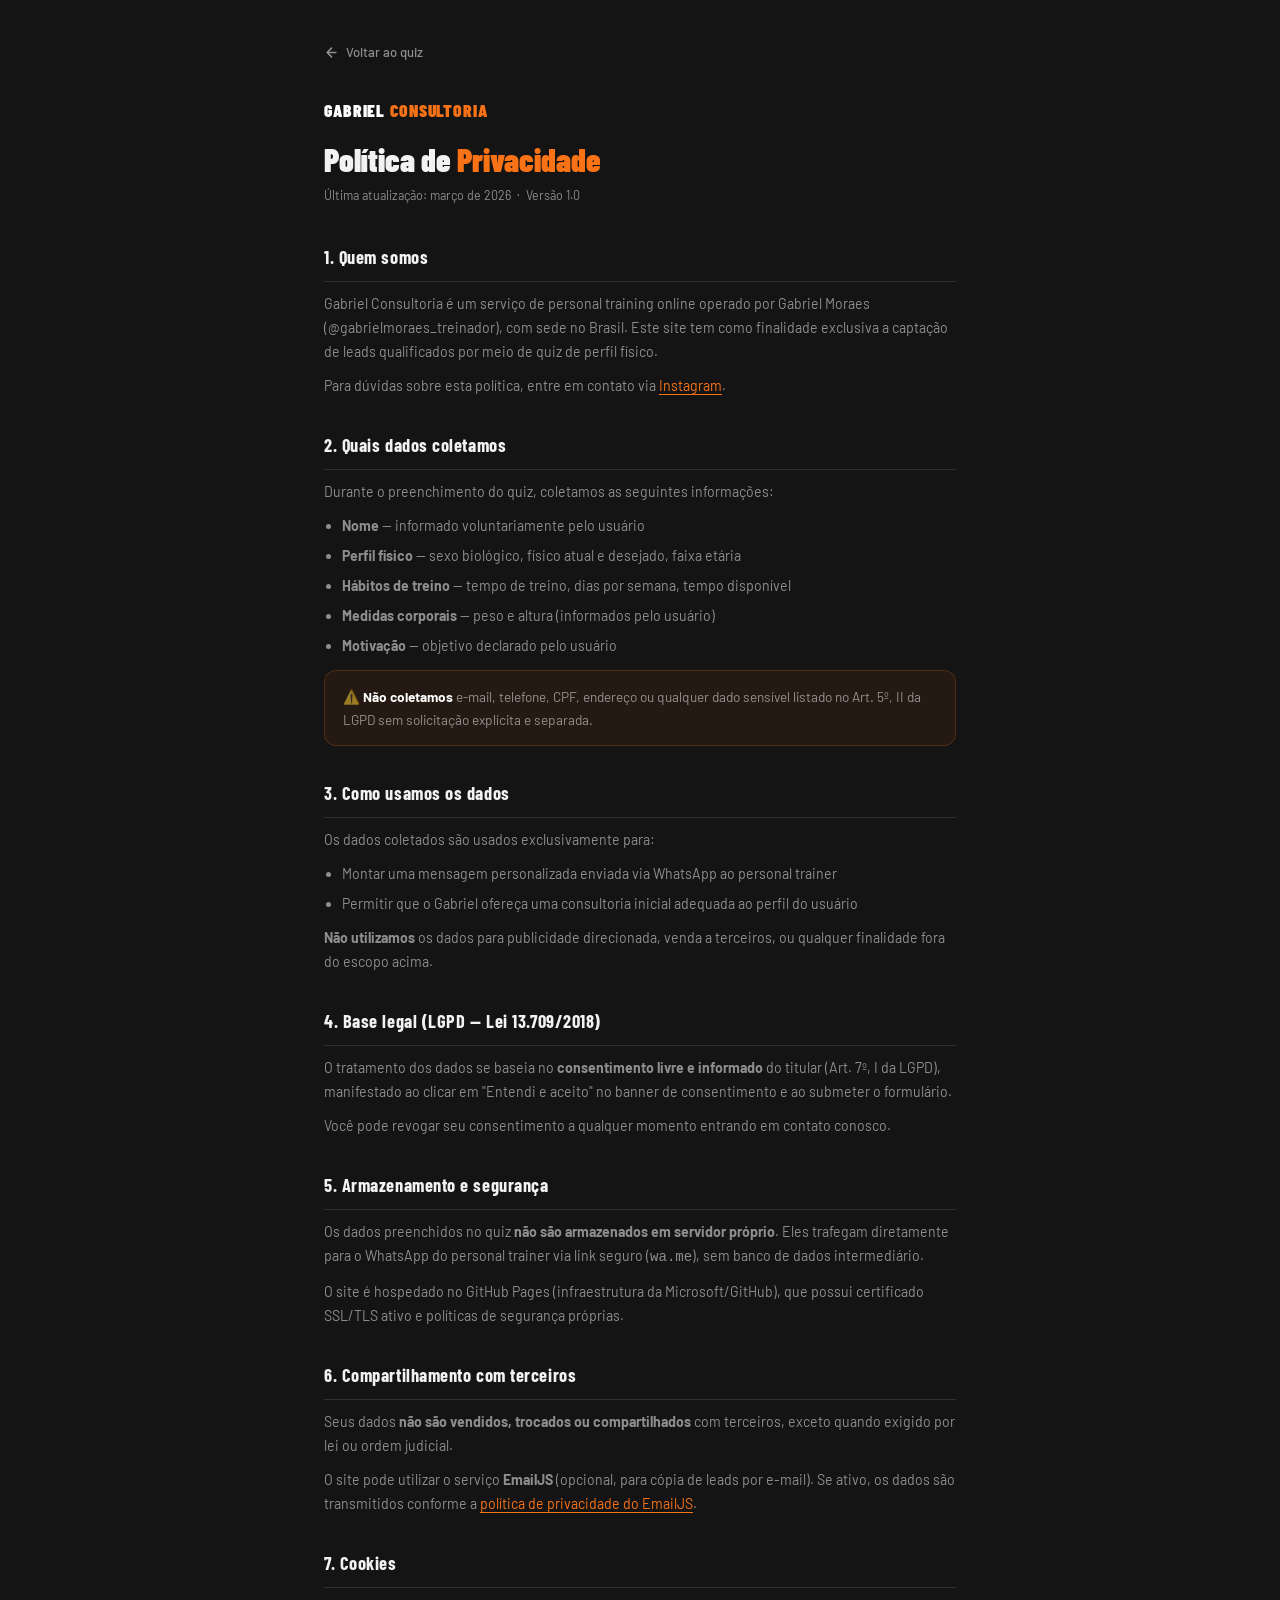
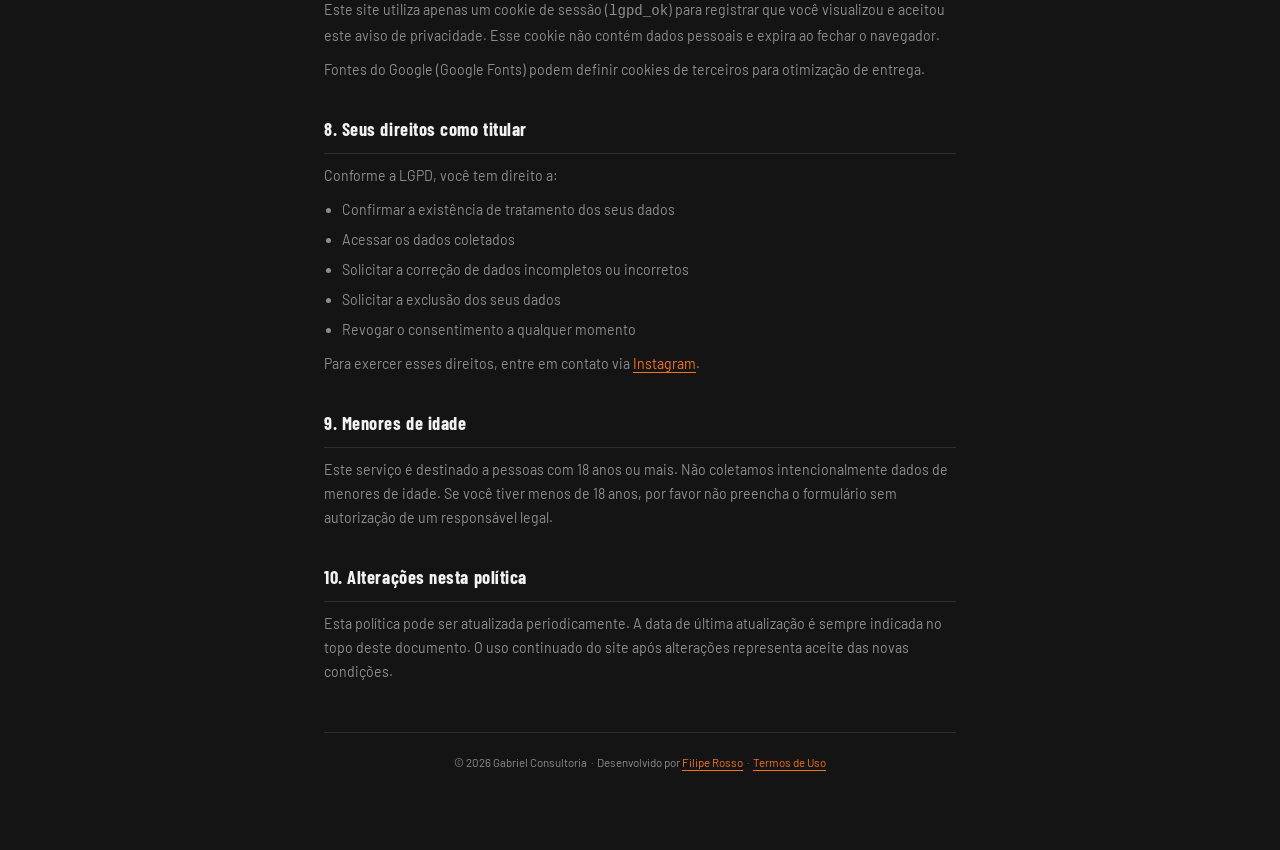
==== privacy.html @ 54c93fa2 "feat: update styles for improved layout and animations; add privacy and terms pages - Enhanced CSS f" ====
<!DOCTYPE html>
<html lang="pt-br">
<head>
  <meta charset="UTF-8">
  <meta name="viewport" content="width=device-width, initial-scale=1.0">
  <meta name="robots" content="noindex, nofollow">
  <title>Política de Privacidade — Gabriel Consultoria</title>
  <link rel="preconnect" href="https://fonts.googleapis.com">
  <link rel="preconnect" href="https://fonts.gstatic.com" crossorigin>
  <link href="https://fonts.googleapis.com/css2?family=Barlow+Condensed:wght@700;900&family=Barlow:wght@300;400;500;600&display=swap" rel="stylesheet">
  <style>
    :root {
      --orange: #f97316;
      --bg: #141414;
      --bg-card: #1e1e1e;
      --border: #2e2e2e;
      --text: #f2f2f2;
      --text-muted: rgba(242,242,242,0.55);
      --font-display: 'Barlow Condensed', sans-serif;
      --font-body: 'Barlow', sans-serif;
    }
    *, *::before, *::after { box-sizing: border-box; margin: 0; padding: 0; }
    html, body {
      background: var(--bg);
      color: var(--text);
      font-family: var(--font-body);
      font-size: 16px;
      line-height: 1.7;
    }
    .page-wrap {
      max-width: 680px;
      margin: 0 auto;
      padding: 40px 24px 80px;
    }
    .back-btn {
      display: inline-flex;
      align-items: center;
      gap: 7px;
      color: var(--text-muted);
      text-decoration: none;
      font-size: 0.82rem;
      font-weight: 500;
      margin-bottom: 32px;
      transition: color 0.18s;
    }
    .back-btn:hover { color: var(--orange); }
    .back-btn svg { width: 15px; height: 15px; flex-shrink: 0; }
    .doc-header { margin-bottom: 36px; }
    .doc-logo {
      font-family: var(--font-display);
      font-weight: 900;
      font-size: 1.1rem;
      letter-spacing: 0.05em;
      color: #fff;
      margin-bottom: 16px;
    }
    .doc-logo span { color: var(--orange); }
    .doc-header h1 {
      font-family: var(--font-display);
      font-weight: 900;
      font-size: 2rem;
      line-height: 1.1;
      margin-bottom: 8px;
    }
    .doc-header h1 em { font-style: normal; color: var(--orange); }
    .doc-meta {
      font-size: 0.78rem;
      color: var(--text-muted);
    }
    .doc-section { margin-bottom: 32px; }
    .doc-section h2 {
      font-family: var(--font-display);
      font-weight: 700;
      font-size: 1.15rem;
      letter-spacing: 0.03em;
      color: var(--text);
      margin-bottom: 10px;
      padding-bottom: 8px;
      border-bottom: 1px solid var(--border);
    }
    .doc-section p {
      font-size: 0.88rem;
      color: var(--text-muted);
      margin-bottom: 10px;
    }
    .doc-section ul {
      margin: 8px 0 10px 18px;
      display: flex;
      flex-direction: column;
      gap: 6px;
    }
    .doc-section li {
      font-size: 0.88rem;
      color: var(--text-muted);
    }
    .highlight-box {
      background: rgba(249,115,22,0.07);
      border: 1px solid rgba(249,115,22,0.2);
      border-radius: 12px;
      padding: 14px 18px;
      margin: 12px 0;
      font-size: 0.85rem;
      color: var(--text-muted);
    }
    .highlight-box strong { color: #fff; }
    a { color: var(--orange); text-underline-offset: 3px; }
    a:hover { opacity: 0.8; }
    .doc-footer {
      margin-top: 48px;
      padding-top: 20px;
      border-top: 1px solid var(--border);
      font-size: 0.72rem;
      color: var(--text-muted);
      text-align: center;
    }
  </style>
</head>
<body>
  <div class="page-wrap">

    <a class="back-btn" href="index.html">
      <svg viewBox="0 0 24 24" fill="none" stroke="currentColor" stroke-width="2.5" stroke-linecap="round" stroke-linejoin="round">
        <path d="M19 12H5M12 19l-7-7 7-7"/>
      </svg>
      Voltar ao quiz
    </a>

    <div class="doc-header">
      <div class="doc-logo">GABRIEL <span>CONSULTORIA</span></div>
      <h1>Política de <em>Privacidade</em></h1>
      <p class="doc-meta">Última atualização: março de 2026 &nbsp;·&nbsp; Versão 1.0</p>
    </div>

    <div class="doc-section">
      <h2>1. Quem somos</h2>
      <p>
        Gabriel Consultoria é um serviço de personal training online operado por Gabriel Moraes
        (@gabrielmoraes_treinador), com sede no Brasil. Este site tem como finalidade exclusiva
        a captação de leads qualificados por meio de quiz de perfil físico.
      </p>
      <p>
        Para dúvidas sobre esta política, entre em contato via
        <a href="https://www.instagram.com/gabrielmoraes_treinador/" target="_blank" rel="noopener noreferrer">Instagram</a>.
      </p>
    </div>

    <div class="doc-section">
      <h2>2. Quais dados coletamos</h2>
      <p>Durante o preenchimento do quiz, coletamos as seguintes informações:</p>
      <ul>
        <li><strong>Nome</strong> — informado voluntariamente pelo usuário</li>
        <li><strong>Perfil físico</strong> — sexo biológico, físico atual e desejado, faixa etária</li>
        <li><strong>Hábitos de treino</strong> — tempo de treino, dias por semana, tempo disponível</li>
        <li><strong>Medidas corporais</strong> — peso e altura (informados pelo usuário)</li>
        <li><strong>Motivação</strong> — objetivo declarado pelo usuário</li>
      </ul>
      <div class="highlight-box">
        ⚠️ <strong>Não coletamos</strong> e-mail, telefone, CPF, endereço ou qualquer dado sensível
        listado no Art. 5º, II da LGPD sem solicitação explícita e separada.
      </div>
    </div>

    <div class="doc-section">
      <h2>3. Como usamos os dados</h2>
      <p>Os dados coletados são usados exclusivamente para:</p>
      <ul>
        <li>Montar uma mensagem personalizada enviada via WhatsApp ao personal trainer</li>
        <li>Permitir que o Gabriel ofereça uma consultoria inicial adequada ao perfil do usuário</li>
      </ul>
      <p>
        <strong>Não utilizamos</strong> os dados para publicidade direcionada, venda a terceiros,
        ou qualquer finalidade fora do escopo acima.
      </p>
    </div>

    <div class="doc-section">
      <h2>4. Base legal (LGPD — Lei 13.709/2018)</h2>
      <p>O tratamento dos dados se baseia no <strong>consentimento livre e informado</strong>
      do titular (Art. 7º, I da LGPD), manifestado ao clicar em "Entendi e aceito" no banner
      de consentimento e ao submeter o formulário.</p>
      <p>Você pode revogar seu consentimento a qualquer momento entrando em contato conosco.</p>
    </div>

    <div class="doc-section">
      <h2>5. Armazenamento e segurança</h2>
      <p>
        Os dados preenchidos no quiz <strong>não são armazenados em servidor próprio</strong>.
        Eles trafegam diretamente para o WhatsApp do personal trainer via link seguro
        (<code>wa.me</code>), sem banco de dados intermediário.
      </p>
      <p>
        O site é hospedado no GitHub Pages (infraestrutura da Microsoft/GitHub), que possui
        certificado SSL/TLS ativo e políticas de segurança próprias.
      </p>
    </div>

    <div class="doc-section">
      <h2>6. Compartilhamento com terceiros</h2>
      <p>
        Seus dados <strong>não são vendidos, trocados ou compartilhados</strong> com terceiros,
        exceto quando exigido por lei ou ordem judicial.
      </p>
      <p>
        O site pode utilizar o serviço <strong>EmailJS</strong> (opcional, para cópia de leads
        por e-mail). Se ativo, os dados são transmitidos conforme a
        <a href="https://www.emailjs.com/legal/privacy-policy/" target="_blank" rel="noopener noreferrer">política de privacidade do EmailJS</a>.
      </p>
    </div>

    <div class="doc-section">
      <h2>7. Cookies</h2>
      <p>
        Este site utiliza apenas um cookie de sessão (<code>lgpd_ok</code>) para registrar
        que você visualizou e aceitou este aviso de privacidade. Esse cookie não contém dados
        pessoais e expira ao fechar o navegador.
      </p>
      <p>Fontes do Google (Google Fonts) podem definir cookies de terceiros para otimização de entrega.</p>
    </div>

    <div class="doc-section">
      <h2>8. Seus direitos como titular</h2>
      <p>Conforme a LGPD, você tem direito a:</p>
      <ul>
        <li>Confirmar a existência de tratamento dos seus dados</li>
        <li>Acessar os dados coletados</li>
        <li>Solicitar a correção de dados incompletos ou incorretos</li>
        <li>Solicitar a exclusão dos seus dados</li>
        <li>Revogar o consentimento a qualquer momento</li>
      </ul>
      <p>
        Para exercer esses direitos, entre em contato via
        <a href="https://www.instagram.com/gabrielmoraes_treinador/" target="_blank" rel="noopener noreferrer">Instagram</a>.
      </p>
    </div>

    <div class="doc-section">
      <h2>9. Menores de idade</h2>
      <p>
        Este serviço é destinado a pessoas com 18 anos ou mais. Não coletamos intencionalmente
        dados de menores de idade. Se você tiver menos de 18 anos, por favor não preencha o
        formulário sem autorização de um responsável legal.
      </p>
    </div>

    <div class="doc-section">
      <h2>10. Alterações nesta política</h2>
      <p>
        Esta política pode ser atualizada periodicamente. A data de última atualização é sempre
        indicada no topo deste documento. O uso continuado do site após alterações representa
        aceite das novas condições.
      </p>
    </div>

    <div class="doc-footer">
      © 2026 Gabriel Consultoria &nbsp;·&nbsp;
      Desenvolvido por <a href="https://www.instagram.com/filipe.rosso/" target="_blank" rel="noopener noreferrer">Filipe Rosso</a>
      &nbsp;·&nbsp;
      <a href="terms.html">Termos de Uso</a>
    </div>

  </div>
</body>
</html>
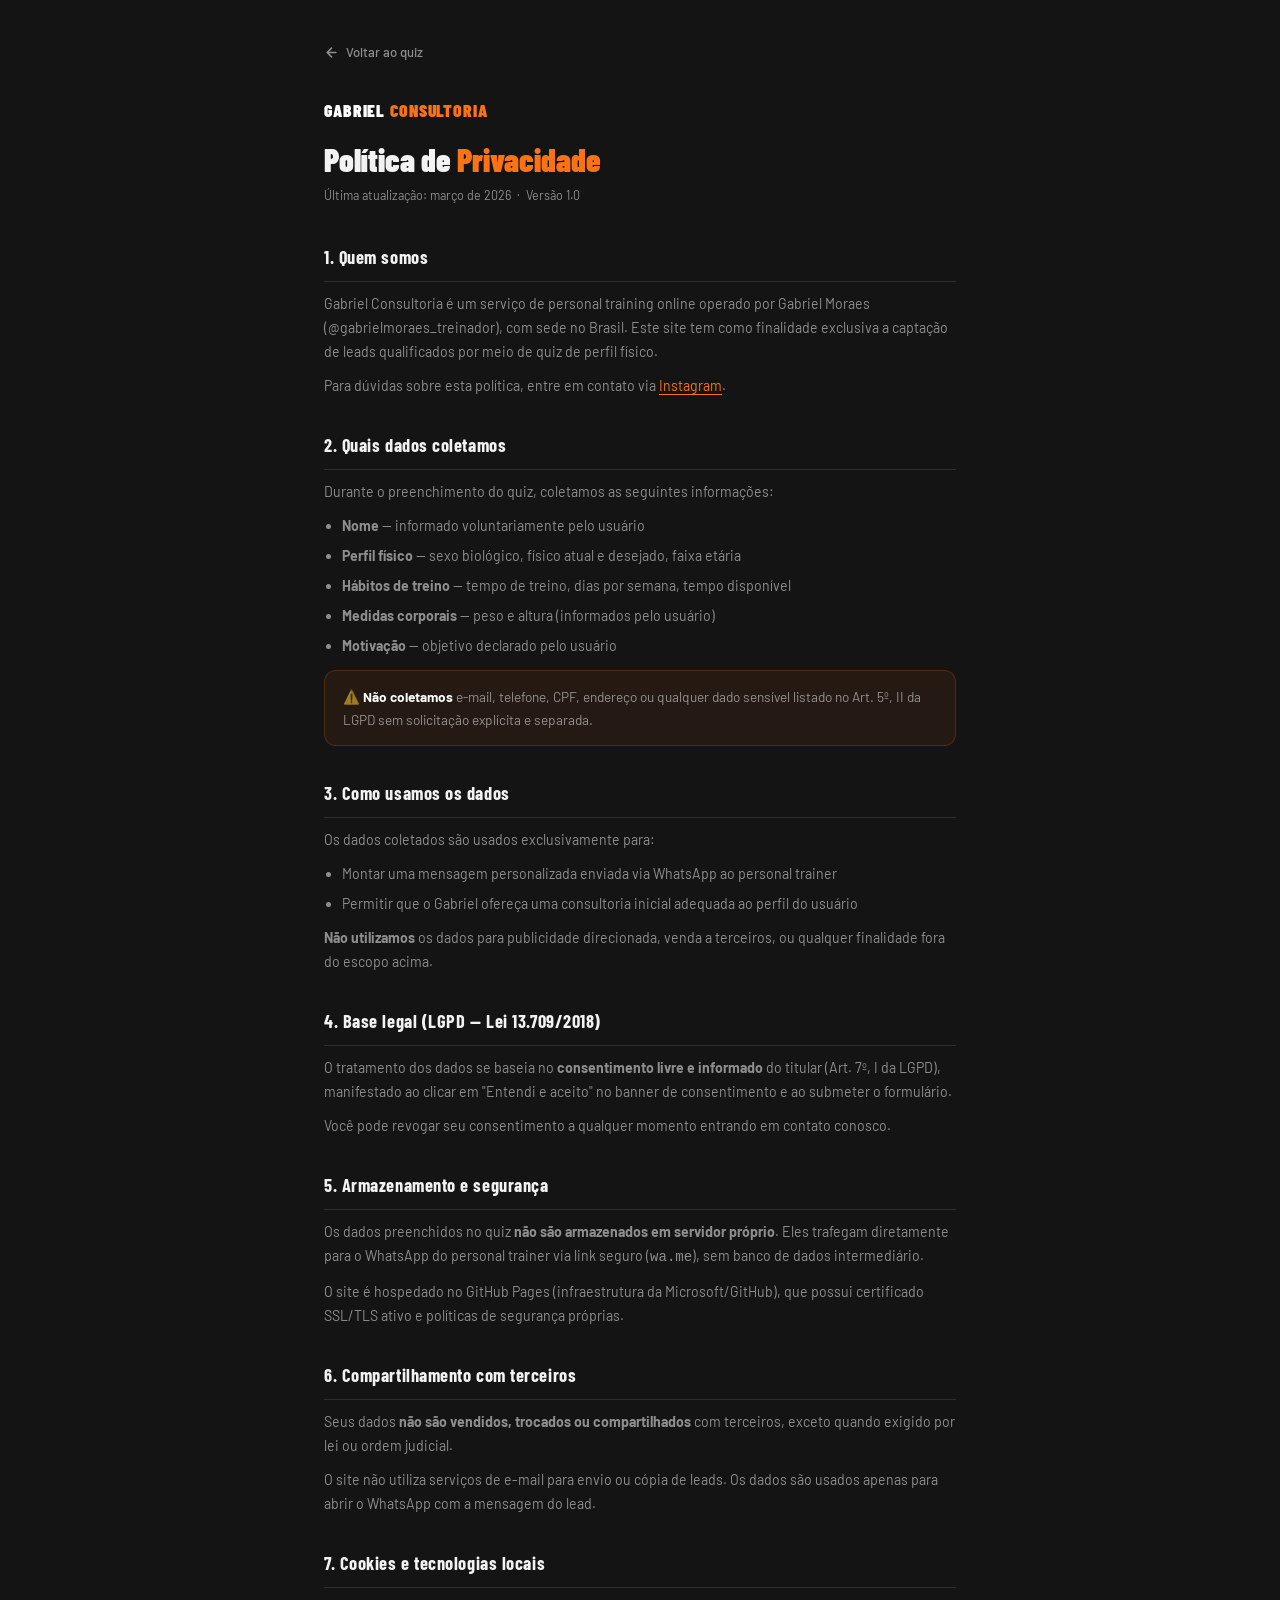
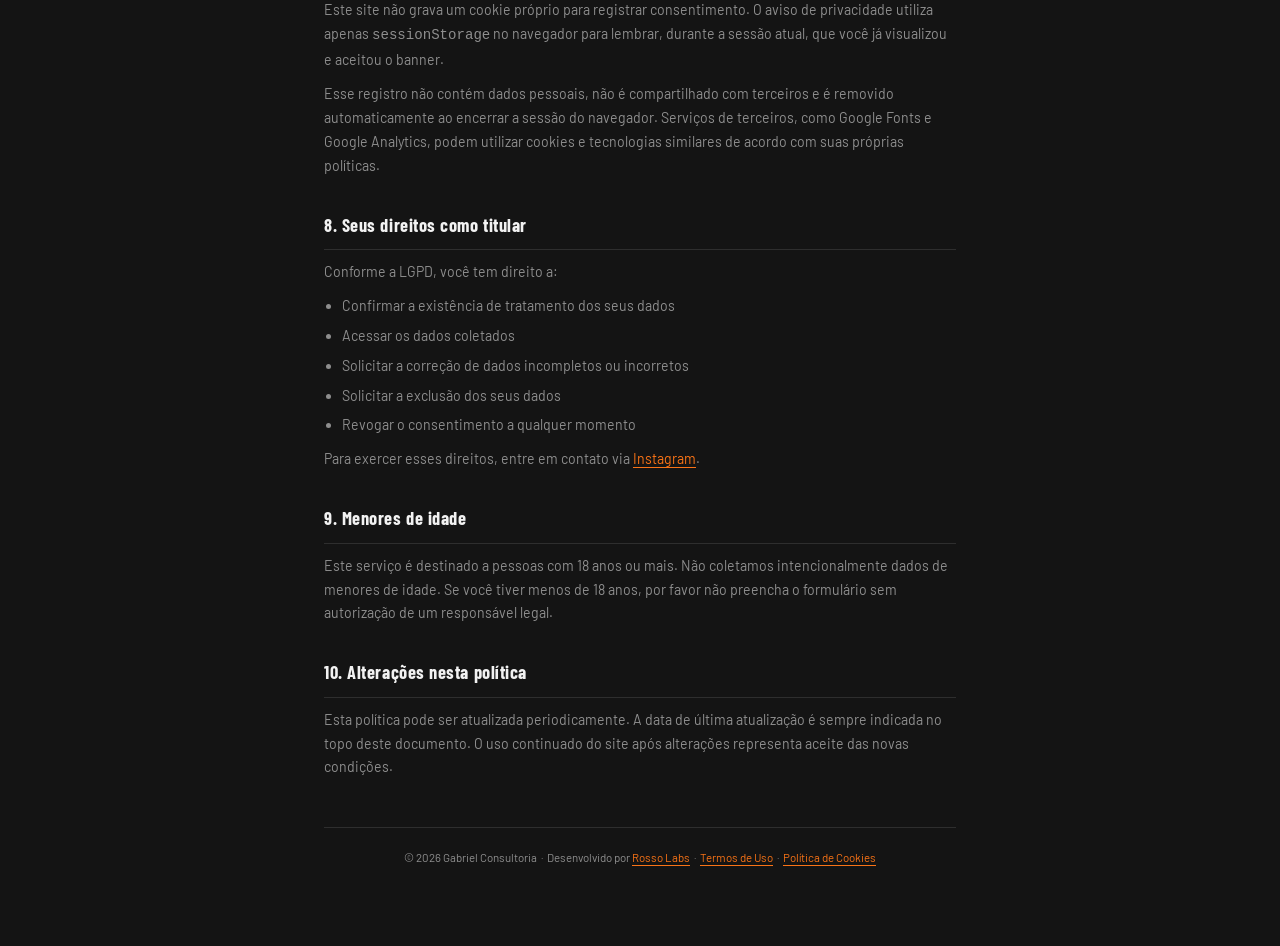
==== commit 6907b363: "Update terms of use, add cookie policy, and create robots.txt file - Updated terms.html to reflect n" ====
--- a/privacy.html
+++ b/privacy.html
@@ -1,263 +1,357 @@
-<!DOCTYPE html>
+<!doctype html>
 <html lang="pt-br">
-<head>
-  <meta charset="UTF-8">
-  <meta name="viewport" content="width=device-width, initial-scale=1.0">
-  <meta name="robots" content="noindex, nofollow">
-  <title>Política de Privacidade — Gabriel Consultoria</title>
-  <link rel="preconnect" href="https://fonts.googleapis.com">
-  <link rel="preconnect" href="https://fonts.gstatic.com" crossorigin>
-  <link href="https://fonts.googleapis.com/css2?family=Barlow+Condensed:wght@700;900&family=Barlow:wght@300;400;500;600&display=swap" rel="stylesheet">
-  <style>
-    :root {
-      --orange: #f97316;
-      --bg: #141414;
-      --bg-card: #1e1e1e;
-      --border: #2e2e2e;
-      --text: #f2f2f2;
-      --text-muted: rgba(242,242,242,0.55);
-      --font-display: 'Barlow Condensed', sans-serif;
-      --font-body: 'Barlow', sans-serif;
-    }
-    *, *::before, *::after { box-sizing: border-box; margin: 0; padding: 0; }
-    html, body {
-      background: var(--bg);
-      color: var(--text);
-      font-family: var(--font-body);
-      font-size: 16px;
-      line-height: 1.7;
-    }
-    .page-wrap {
-      max-width: 680px;
-      margin: 0 auto;
-      padding: 40px 24px 80px;
-    }
-    .back-btn {
-      display: inline-flex;
-      align-items: center;
-      gap: 7px;
-      color: var(--text-muted);
-      text-decoration: none;
-      font-size: 0.82rem;
-      font-weight: 500;
-      margin-bottom: 32px;
-      transition: color 0.18s;
-    }
-    .back-btn:hover { color: var(--orange); }
-    .back-btn svg { width: 15px; height: 15px; flex-shrink: 0; }
-    .doc-header { margin-bottom: 36px; }
-    .doc-logo {
-      font-family: var(--font-display);
-      font-weight: 900;
-      font-size: 1.1rem;
-      letter-spacing: 0.05em;
-      color: #fff;
-      margin-bottom: 16px;
-    }
-    .doc-logo span { color: var(--orange); }
-    .doc-header h1 {
-      font-family: var(--font-display);
-      font-weight: 900;
-      font-size: 2rem;
-      line-height: 1.1;
-      margin-bottom: 8px;
-    }
-    .doc-header h1 em { font-style: normal; color: var(--orange); }
-    .doc-meta {
-      font-size: 0.78rem;
-      color: var(--text-muted);
-    }
-    .doc-section { margin-bottom: 32px; }
-    .doc-section h2 {
-      font-family: var(--font-display);
-      font-weight: 700;
-      font-size: 1.15rem;
-      letter-spacing: 0.03em;
-      color: var(--text);
-      margin-bottom: 10px;
-      padding-bottom: 8px;
-      border-bottom: 1px solid var(--border);
-    }
-    .doc-section p {
-      font-size: 0.88rem;
-      color: var(--text-muted);
-      margin-bottom: 10px;
-    }
-    .doc-section ul {
-      margin: 8px 0 10px 18px;
-      display: flex;
-      flex-direction: column;
-      gap: 6px;
-    }
-    .doc-section li {
-      font-size: 0.88rem;
-      color: var(--text-muted);
-    }
-    .highlight-box {
-      background: rgba(249,115,22,0.07);
-      border: 1px solid rgba(249,115,22,0.2);
-      border-radius: 12px;
-      padding: 14px 18px;
-      margin: 12px 0;
-      font-size: 0.85rem;
-      color: var(--text-muted);
-    }
-    .highlight-box strong { color: #fff; }
-    a { color: var(--orange); text-underline-offset: 3px; }
-    a:hover { opacity: 0.8; }
-    .doc-footer {
-      margin-top: 48px;
-      padding-top: 20px;
-      border-top: 1px solid var(--border);
-      font-size: 0.72rem;
-      color: var(--text-muted);
-      text-align: center;
-    }
-  </style>
-</head>
-<body>
-  <div class="page-wrap">
-
-    <a class="back-btn" href="index.html">
-      <svg viewBox="0 0 24 24" fill="none" stroke="currentColor" stroke-width="2.5" stroke-linecap="round" stroke-linejoin="round">
-        <path d="M19 12H5M12 19l-7-7 7-7"/>
-      </svg>
-      Voltar ao quiz
-    </a>
-
-    <div class="doc-header">
-      <div class="doc-logo">GABRIEL <span>CONSULTORIA</span></div>
-      <h1>Política de <em>Privacidade</em></h1>
-      <p class="doc-meta">Última atualização: março de 2026 &nbsp;·&nbsp; Versão 1.0</p>
+  <head>
+    <meta charset="UTF-8" />
+    <meta name="viewport" content="width=device-width, initial-scale=1.0" />
+    <meta name="robots" content="noindex, nofollow" />
+    <title>Política de Privacidade — Gabriel Consultoria</title>
+    <link rel="preconnect" href="https://fonts.googleapis.com" />
+    <link rel="preconnect" href="https://fonts.gstatic.com" crossorigin />
+    <link
+      href="https://fonts.googleapis.com/css2?family=Barlow+Condensed:wght@700;900&family=Barlow:wght@300;400;500;600&display=swap"
+      rel="stylesheet"
+    />
+    <style>
+      :root {
+        --orange: #f97316;
+        --bg: #141414;
+        --bg-card: #1e1e1e;
+        --border: #2e2e2e;
+        --text: #f2f2f2;
+        --text-muted: rgba(242, 242, 242, 0.55);
+        --font-display: "Barlow Condensed", sans-serif;
+        --font-body: "Barlow", sans-serif;
+      }
+      *,
+      *::before,
+      *::after {
+        box-sizing: border-box;
+        margin: 0;
+        padding: 0;
+      }
+      html,
+      body {
+        background: var(--bg);
+        color: var(--text);
+        font-family: var(--font-body);
+        font-size: 16px;
+        line-height: 1.7;
+      }
+      .page-wrap {
+        max-width: 680px;
+        margin: 0 auto;
+        padding: 40px 24px 80px;
+      }
+      .back-btn {
+        display: inline-flex;
+        align-items: center;
+        gap: 7px;
+        color: var(--text-muted);
+        text-decoration: none;
+        font-size: 0.82rem;
+        font-weight: 500;
+        margin-bottom: 32px;
+        transition: color 0.18s;
+      }
+      .back-btn:hover {
+        color: var(--orange);
+      }
+      .back-btn svg {
+        width: 15px;
+        height: 15px;
+        flex-shrink: 0;
+      }
+      .doc-header {
+        margin-bottom: 36px;
+      }
+      .doc-logo {
+        font-family: var(--font-display);
+        font-weight: 900;
+        font-size: 1.1rem;
+        letter-spacing: 0.05em;
+        color: #fff;
+        margin-bottom: 16px;
+      }
+      .doc-logo span {
+        color: var(--orange);
+      }
+      .doc-header h1 {
+        font-family: var(--font-display);
+        font-weight: 900;
+        font-size: 2rem;
+        line-height: 1.1;
+        margin-bottom: 8px;
+      }
+      .doc-header h1 em {
+        font-style: normal;
+        color: var(--orange);
+      }
+      .doc-meta {
+        font-size: 0.78rem;
+        color: var(--text-muted);
+      }
+      .doc-section {
+        margin-bottom: 32px;
+      }
+      .doc-section h2 {
+        font-family: var(--font-display);
+        font-weight: 700;
+        font-size: 1.15rem;
+        letter-spacing: 0.03em;
+        color: var(--text);
+        margin-bottom: 10px;
+        padding-bottom: 8px;
+        border-bottom: 1px solid var(--border);
+      }
+      .doc-section p {
+        font-size: 0.88rem;
+        color: var(--text-muted);
+        margin-bottom: 10px;
+      }
+      .doc-section ul {
+        margin: 8px 0 10px 18px;
+        display: flex;
+        flex-direction: column;
+        gap: 6px;
+      }
+      .doc-section li {
+        font-size: 0.88rem;
+        color: var(--text-muted);
+      }
+      .highlight-box {
+        background: rgba(249, 115, 22, 0.07);
+        border: 1px solid rgba(249, 115, 22, 0.2);
+        border-radius: 12px;
+        padding: 14px 18px;
+        margin: 12px 0;
+        font-size: 0.85rem;
+        color: var(--text-muted);
+      }
+      .highlight-box strong {
+        color: #fff;
+      }
+      a {
+        color: var(--orange);
+        text-underline-offset: 3px;
+      }
+      a:hover {
+        opacity: 0.8;
+      }
+      .doc-footer {
+        margin-top: 48px;
+        padding-top: 20px;
+        border-top: 1px solid var(--border);
+        font-size: 0.72rem;
+        color: var(--text-muted);
+        text-align: center;
+      }
+    </style>
+  </head>
+  <body>
+    <div class="page-wrap">
+      <a class="back-btn" href="index.html">
+        <svg
+          viewBox="0 0 24 24"
+          fill="none"
+          stroke="currentColor"
+          stroke-width="2.5"
+          stroke-linecap="round"
+          stroke-linejoin="round"
+        >
+          <path d="M19 12H5M12 19l-7-7 7-7" />
+        </svg>
+        Voltar ao quiz
+      </a>
+
+      <div class="doc-header">
+        <div class="doc-logo">GABRIEL <span>CONSULTORIA</span></div>
+        <h1>Política de <em>Privacidade</em></h1>
+        <p class="doc-meta">
+          Última atualização: março de 2026 &nbsp;·&nbsp; Versão 1.0
+        </p>
+      </div>
+
+      <div class="doc-section">
+        <h2>1. Quem somos</h2>
+        <p>
+          Gabriel Consultoria é um serviço de personal training online operado
+          por Gabriel Moraes (@gabrielmoraes_treinador), com sede no Brasil.
+          Este site tem como finalidade exclusiva a captação de leads
+          qualificados por meio de quiz de perfil físico.
+        </p>
+        <p>
+          Para dúvidas sobre esta política, entre em contato via
+          <a
+            href="https://www.instagram.com/gabrielmoraes_treinador/"
+            target="_blank"
+            rel="noopener noreferrer"
+            >Instagram</a
+          >.
+        </p>
+      </div>
+
+      <div class="doc-section">
+        <h2>2. Quais dados coletamos</h2>
+        <p>
+          Durante o preenchimento do quiz, coletamos as seguintes informações:
+        </p>
+        <ul>
+          <li>
+            <strong>Nome</strong> — informado voluntariamente pelo usuário
+          </li>
+          <li>
+            <strong>Perfil físico</strong> — sexo biológico, físico atual e
+            desejado, faixa etária
+          </li>
+          <li>
+            <strong>Hábitos de treino</strong> — tempo de treino, dias por
+            semana, tempo disponível
+          </li>
+          <li>
+            <strong>Medidas corporais</strong> — peso e altura (informados pelo
+            usuário)
+          </li>
+          <li><strong>Motivação</strong> — objetivo declarado pelo usuário</li>
+        </ul>
+        <div class="highlight-box">
+          ⚠️ <strong>Não coletamos</strong> e-mail, telefone, CPF, endereço ou
+          qualquer dado sensível listado no Art. 5º, II da LGPD sem solicitação
+          explícita e separada.
+        </div>
+      </div>
+
+      <div class="doc-section">
+        <h2>3. Como usamos os dados</h2>
+        <p>Os dados coletados são usados exclusivamente para:</p>
+        <ul>
+          <li>
+            Montar uma mensagem personalizada enviada via WhatsApp ao personal
+            trainer
+          </li>
+          <li>
+            Permitir que o Gabriel ofereça uma consultoria inicial adequada ao
+            perfil do usuário
+          </li>
+        </ul>
+        <p>
+          <strong>Não utilizamos</strong> os dados para publicidade direcionada,
+          venda a terceiros, ou qualquer finalidade fora do escopo acima.
+        </p>
+      </div>
+
+      <div class="doc-section">
+        <h2>4. Base legal (LGPD — Lei 13.709/2018)</h2>
+        <p>
+          O tratamento dos dados se baseia no
+          <strong>consentimento livre e informado</strong> do titular (Art. 7º,
+          I da LGPD), manifestado ao clicar em "Entendi e aceito" no banner de
+          consentimento e ao submeter o formulário.
+        </p>
+        <p>
+          Você pode revogar seu consentimento a qualquer momento entrando em
+          contato conosco.
+        </p>
+      </div>
+
+      <div class="doc-section">
+        <h2>5. Armazenamento e segurança</h2>
+        <p>
+          Os dados preenchidos no quiz
+          <strong>não são armazenados em servidor próprio</strong>. Eles
+          trafegam diretamente para o WhatsApp do personal trainer via link
+          seguro (<code>wa.me</code>), sem banco de dados intermediário.
+        </p>
+        <p>
+          O site é hospedado no GitHub Pages (infraestrutura da
+          Microsoft/GitHub), que possui certificado SSL/TLS ativo e políticas de
+          segurança próprias.
+        </p>
+      </div>
+
+      <div class="doc-section">
+        <h2>6. Compartilhamento com terceiros</h2>
+        <p>
+          Seus dados
+          <strong>não são vendidos, trocados ou compartilhados</strong> com
+          terceiros, exceto quando exigido por lei ou ordem judicial.
+        </p>
+        <p>
+          O site não utiliza serviços de e-mail para envio ou cópia de leads. Os
+          dados são usados apenas para abrir o WhatsApp com a mensagem do lead.
+        </p>
+      </div>
+
+      <div class="doc-section">
+        <h2>7. Cookies e tecnologias locais</h2>
+        <p>
+          Este site não grava um cookie próprio para registrar consentimento.
+          O aviso de privacidade utiliza apenas
+          <code>sessionStorage</code> no navegador para lembrar, durante a
+          sessão atual, que você já visualizou e aceitou o banner.
+        </p>
+        <p>
+          Esse registro não contém dados pessoais, não é compartilhado com
+          terceiros e é removido automaticamente ao encerrar a sessão do
+          navegador. Serviços de terceiros, como Google Fonts e Google
+          Analytics, podem utilizar cookies e tecnologias similares de acordo
+          com suas próprias políticas.
+        </p>
+      </div>
+
+      <div class="doc-section">
+        <h2>8. Seus direitos como titular</h2>
+        <p>Conforme a LGPD, você tem direito a:</p>
+        <ul>
+          <li>Confirmar a existência de tratamento dos seus dados</li>
+          <li>Acessar os dados coletados</li>
+          <li>Solicitar a correção de dados incompletos ou incorretos</li>
+          <li>Solicitar a exclusão dos seus dados</li>
+          <li>Revogar o consentimento a qualquer momento</li>
+        </ul>
+        <p>
+          Para exercer esses direitos, entre em contato via
+          <a
+            href="https://www.instagram.com/gabrielmoraes_treinador/"
+            target="_blank"
+            rel="noopener noreferrer"
+            >Instagram</a
+          >.
+        </p>
+      </div>
+
+      <div class="doc-section">
+        <h2>9. Menores de idade</h2>
+        <p>
+          Este serviço é destinado a pessoas com 18 anos ou mais. Não coletamos
+          intencionalmente dados de menores de idade. Se você tiver menos de 18
+          anos, por favor não preencha o formulário sem autorização de um
+          responsável legal.
+        </p>
+      </div>
+
+      <div class="doc-section">
+        <h2>10. Alterações nesta política</h2>
+        <p>
+          Esta política pode ser atualizada periodicamente. A data de última
+          atualização é sempre indicada no topo deste documento. O uso
+          continuado do site após alterações representa aceite das novas
+          condições.
+        </p>
+      </div>
+
+      <div class="doc-footer">
+        © 2026 Gabriel Consultoria &nbsp;·&nbsp; Desenvolvido por
+        <a
+          href="https://www.instagram.com/filipe.rosso/"
+          target="_blank"
+          rel="noopener noreferrer"
+          >Rosso Labs</a
+        >
+        &nbsp;·&nbsp;
+        <a href="terms.html">Termos de Uso</a>
+        &nbsp;·&nbsp;
+        <a href="cookies.html">Política de Cookies</a>
+      </div>
     </div>
-
-    <div class="doc-section">
-      <h2>1. Quem somos</h2>
-      <p>
-        Gabriel Consultoria é um serviço de personal training online operado por Gabriel Moraes
-        (@gabrielmoraes_treinador), com sede no Brasil. Este site tem como finalidade exclusiva
-        a captação de leads qualificados por meio de quiz de perfil físico.
-      </p>
-      <p>
-        Para dúvidas sobre esta política, entre em contato via
-        <a href="https://www.instagram.com/gabrielmoraes_treinador/" target="_blank" rel="noopener noreferrer">Instagram</a>.
-      </p>
-    </div>
-
-    <div class="doc-section">
-      <h2>2. Quais dados coletamos</h2>
-      <p>Durante o preenchimento do quiz, coletamos as seguintes informações:</p>
-      <ul>
-        <li><strong>Nome</strong> — informado voluntariamente pelo usuário</li>
-        <li><strong>Perfil físico</strong> — sexo biológico, físico atual e desejado, faixa etária</li>
-        <li><strong>Hábitos de treino</strong> — tempo de treino, dias por semana, tempo disponível</li>
-        <li><strong>Medidas corporais</strong> — peso e altura (informados pelo usuário)</li>
-        <li><strong>Motivação</strong> — objetivo declarado pelo usuário</li>
-      </ul>
-      <div class="highlight-box">
-        ⚠️ <strong>Não coletamos</strong> e-mail, telefone, CPF, endereço ou qualquer dado sensível
-        listado no Art. 5º, II da LGPD sem solicitação explícita e separada.
-      </div>
-    </div>
-
-    <div class="doc-section">
-      <h2>3. Como usamos os dados</h2>
-      <p>Os dados coletados são usados exclusivamente para:</p>
-      <ul>
-        <li>Montar uma mensagem personalizada enviada via WhatsApp ao personal trainer</li>
-        <li>Permitir que o Gabriel ofereça uma consultoria inicial adequada ao perfil do usuário</li>
-      </ul>
-      <p>
-        <strong>Não utilizamos</strong> os dados para publicidade direcionada, venda a terceiros,
-        ou qualquer finalidade fora do escopo acima.
-      </p>
-    </div>
-
-    <div class="doc-section">
-      <h2>4. Base legal (LGPD — Lei 13.709/2018)</h2>
-      <p>O tratamento dos dados se baseia no <strong>consentimento livre e informado</strong>
-      do titular (Art. 7º, I da LGPD), manifestado ao clicar em "Entendi e aceito" no banner
-      de consentimento e ao submeter o formulário.</p>
-      <p>Você pode revogar seu consentimento a qualquer momento entrando em contato conosco.</p>
-    </div>
-
-    <div class="doc-section">
-      <h2>5. Armazenamento e segurança</h2>
-      <p>
-        Os dados preenchidos no quiz <strong>não são armazenados em servidor próprio</strong>.
-        Eles trafegam diretamente para o WhatsApp do personal trainer via link seguro
-        (<code>wa.me</code>), sem banco de dados intermediário.
-      </p>
-      <p>
-        O site é hospedado no GitHub Pages (infraestrutura da Microsoft/GitHub), que possui
-        certificado SSL/TLS ativo e políticas de segurança próprias.
-      </p>
-    </div>
-
-    <div class="doc-section">
-      <h2>6. Compartilhamento com terceiros</h2>
-      <p>
-        Seus dados <strong>não são vendidos, trocados ou compartilhados</strong> com terceiros,
-        exceto quando exigido por lei ou ordem judicial.
-      </p>
-      <p>
-        O site pode utilizar o serviço <strong>EmailJS</strong> (opcional, para cópia de leads
-        por e-mail). Se ativo, os dados são transmitidos conforme a
-        <a href="https://www.emailjs.com/legal/privacy-policy/" target="_blank" rel="noopener noreferrer">política de privacidade do EmailJS</a>.
-      </p>
-    </div>
-
-    <div class="doc-section">
-      <h2>7. Cookies</h2>
-      <p>
-        Este site utiliza apenas um cookie de sessão (<code>lgpd_ok</code>) para registrar
-        que você visualizou e aceitou este aviso de privacidade. Esse cookie não contém dados
-        pessoais e expira ao fechar o navegador.
-      </p>
-      <p>Fontes do Google (Google Fonts) podem definir cookies de terceiros para otimização de entrega.</p>
-    </div>
-
-    <div class="doc-section">
-      <h2>8. Seus direitos como titular</h2>
-      <p>Conforme a LGPD, você tem direito a:</p>
-      <ul>
-        <li>Confirmar a existência de tratamento dos seus dados</li>
-        <li>Acessar os dados coletados</li>
-        <li>Solicitar a correção de dados incompletos ou incorretos</li>
-        <li>Solicitar a exclusão dos seus dados</li>
-        <li>Revogar o consentimento a qualquer momento</li>
-      </ul>
-      <p>
-        Para exercer esses direitos, entre em contato via
-        <a href="https://www.instagram.com/gabrielmoraes_treinador/" target="_blank" rel="noopener noreferrer">Instagram</a>.
-      </p>
-    </div>
-
-    <div class="doc-section">
-      <h2>9. Menores de idade</h2>
-      <p>
-        Este serviço é destinado a pessoas com 18 anos ou mais. Não coletamos intencionalmente
-        dados de menores de idade. Se você tiver menos de 18 anos, por favor não preencha o
-        formulário sem autorização de um responsável legal.
-      </p>
-    </div>
-
-    <div class="doc-section">
-      <h2>10. Alterações nesta política</h2>
-      <p>
-        Esta política pode ser atualizada periodicamente. A data de última atualização é sempre
-        indicada no topo deste documento. O uso continuado do site após alterações representa
-        aceite das novas condições.
-      </p>
-    </div>
-
-    <div class="doc-footer">
-      © 2026 Gabriel Consultoria &nbsp;·&nbsp;
-      Desenvolvido por <a href="https://www.instagram.com/filipe.rosso/" target="_blank" rel="noopener noreferrer">Filipe Rosso</a>
-      &nbsp;·&nbsp;
-      <a href="terms.html">Termos de Uso</a>
-    </div>
-
-  </div>
-</body>
-</html>+  </body>
+</html>
